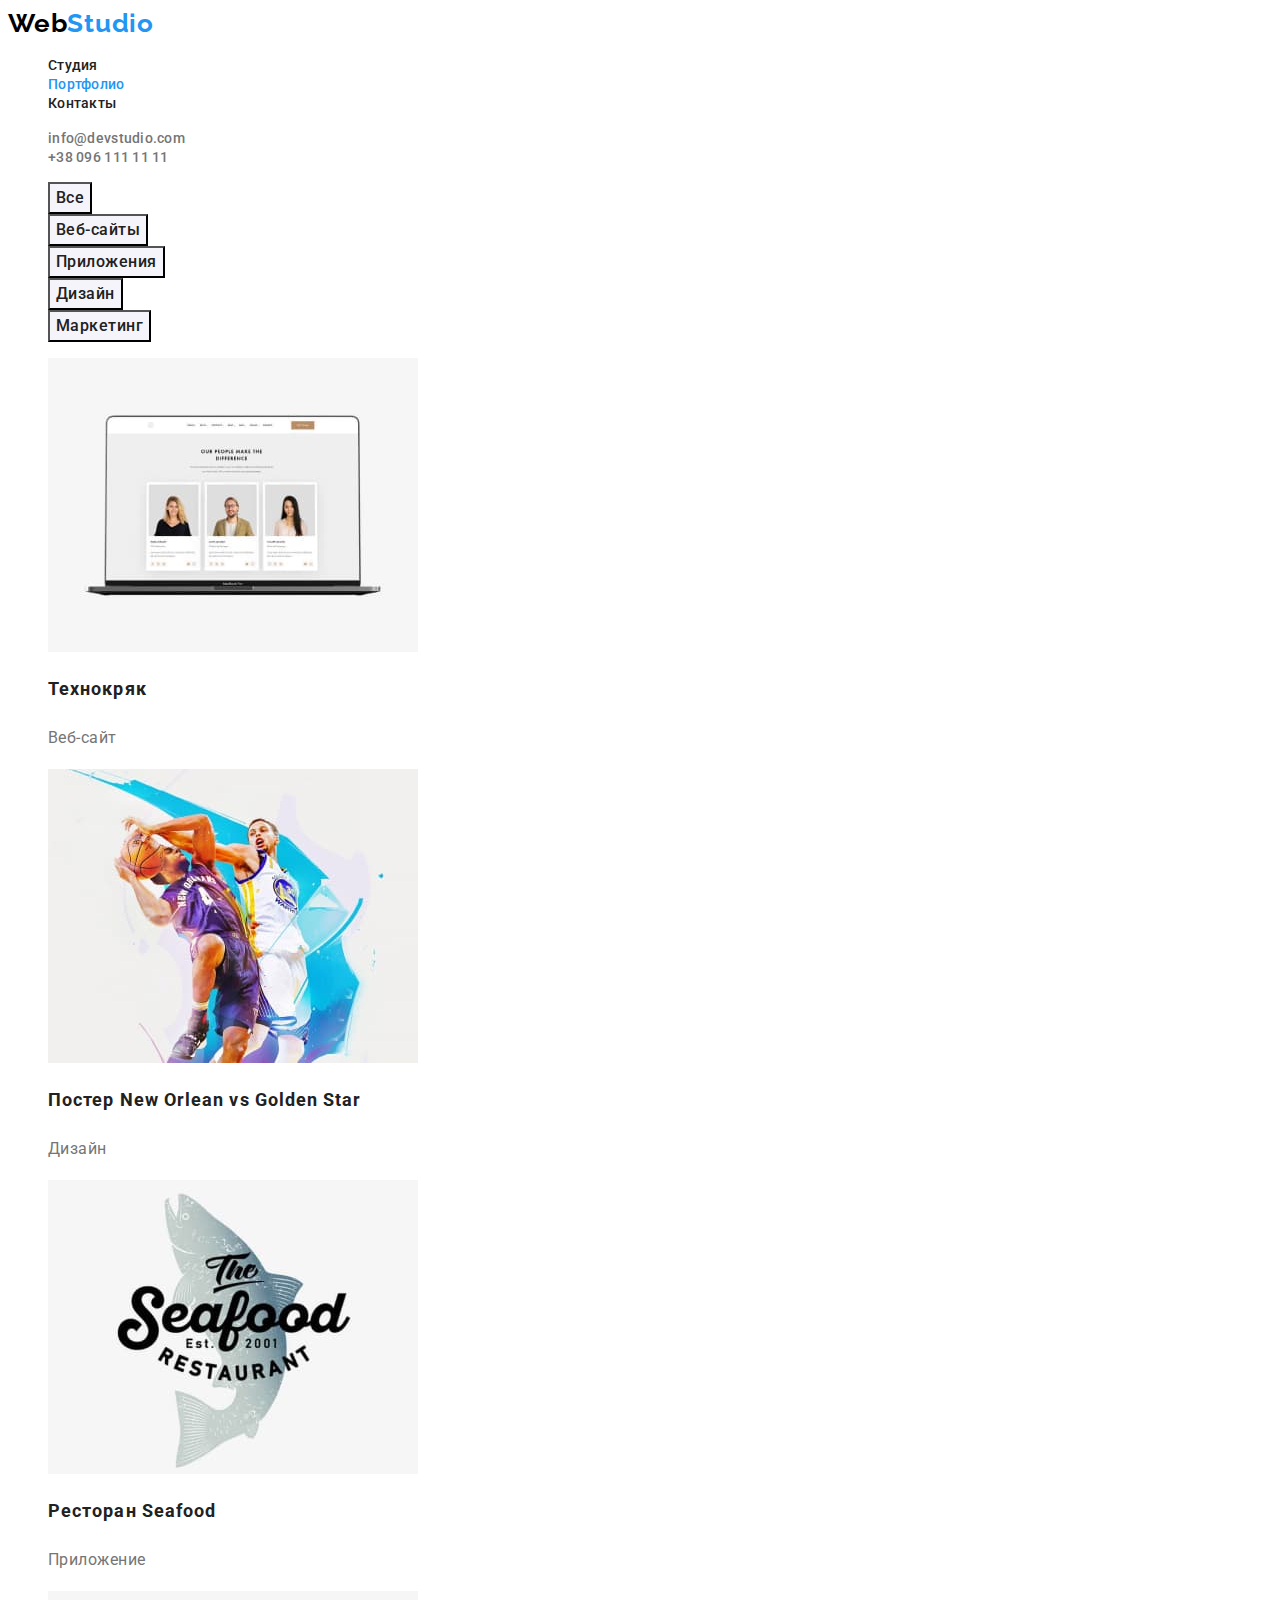
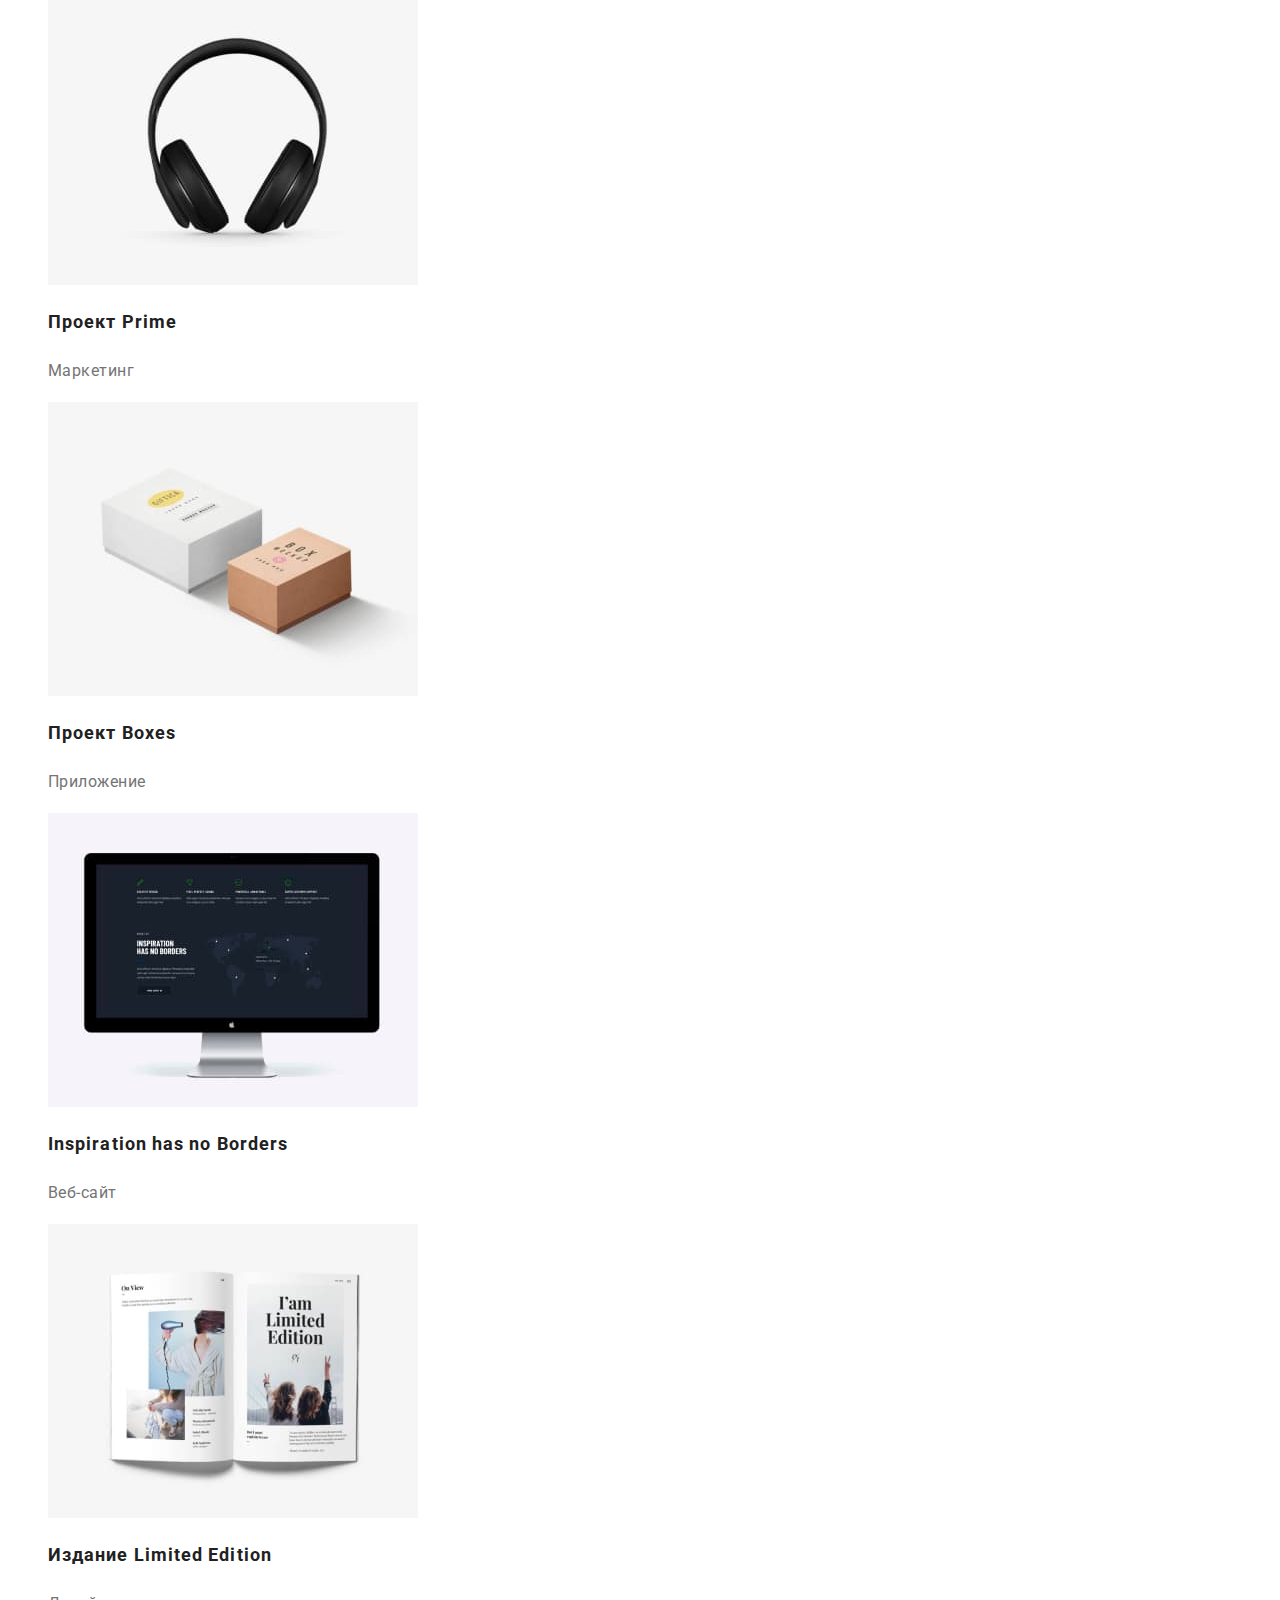
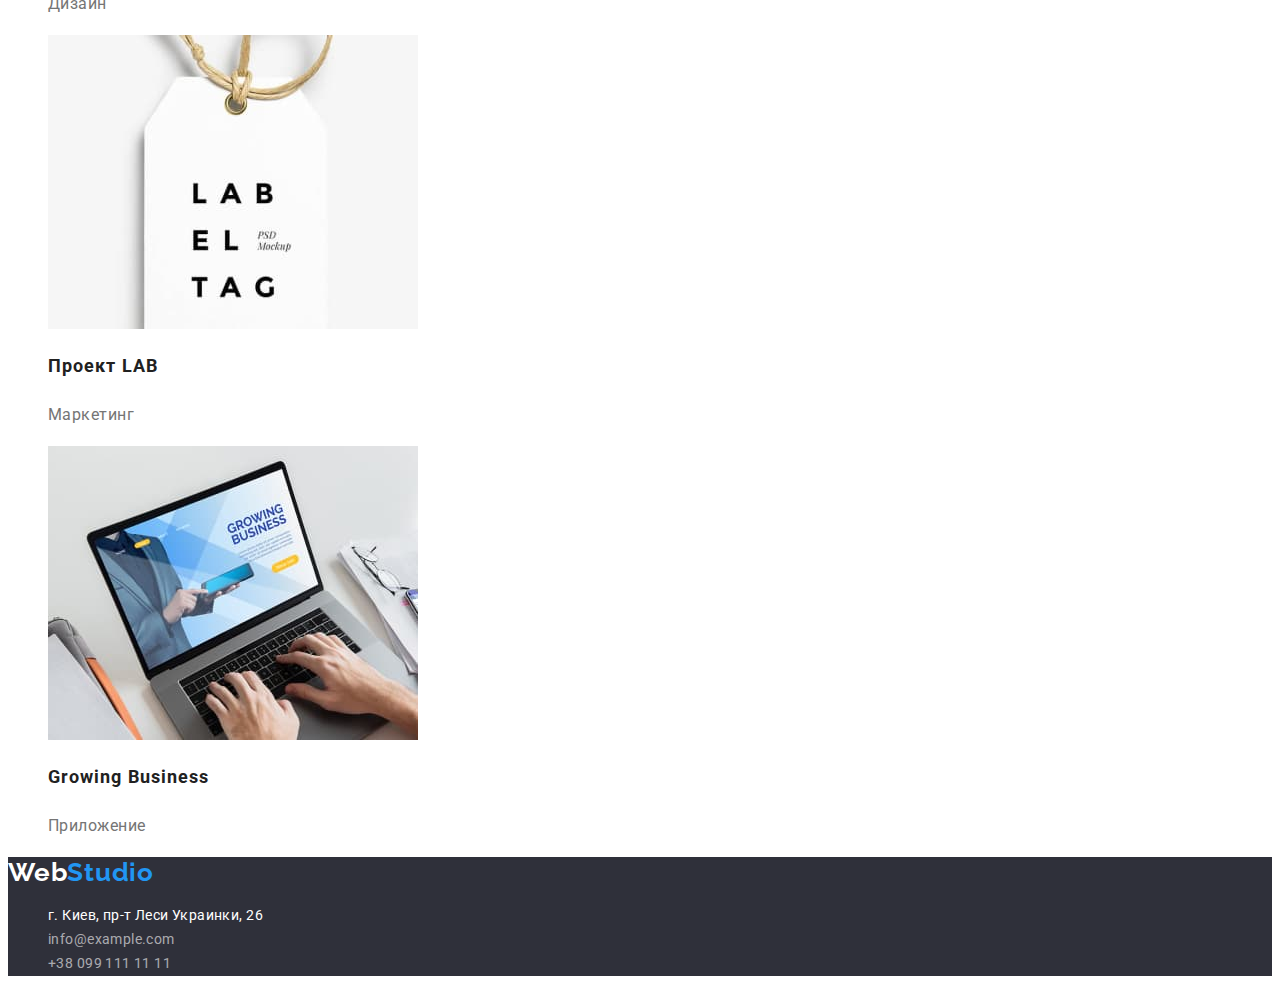
==== portfolio.html @ 04322838 "added files from hw-02" ====
<!DOCTYPE html>
<html lang="ru">
  <head>
    <meta charset="UTF-8" />
    <meta http-equiv="X-UA-Compatible" content="IE=edge" />
    <meta name="viewport" content="width=device-width, initial-scale=1.0" />
    <title>WebStudio-portfolio</title>
    <link rel="preconnect" href="https://fonts.googleapis.com" />
    <link rel="preconnect" href="https://fonts.gstatic.com" crossorigin />
    <link
      href="https://fonts.googleapis.com/css2?family=Raleway:wght@700&family=Roboto:wght@400;500;700;900&display=swap"
      rel="stylesheet"
    />
    <link rel="stylesheet" href="./css/styles.css" />
  </head>
  <body>
    <header>
      <a class="logo link" href="index.html" lang="en"
        ><span class="logo-black link">Web</span>Studio</a
      >

      <nav class="nav">
        <ul class="nav-list list">
          <li class="nav-item"><a class="nav-link link" href="./index.html">Студия</a></li>
          <li class="nav-item">
            <a class="nav-link link current" href="./portfolio.html">Портфолио</a>
          </li>
          <li class="nav-item"><a class="nav-link link" href="">Контакты</a></li>
        </ul>
      </nav>

      <ul class="contacts-list list">
        <li class="contacts-item">
          <a class="contacts-link link" href="mailto:info@devstudio.com">info@devstudio.com</a>
        </li>
        <li class="contacts-item">
          <a class="contacts-link link" href="tel:+380961111111">+38 096 111 11 11</a>
        </li>
      </ul>
    </header>

    <main>
      <section class="portfolio">
        <h1 class="visually-hidden">Портфолио</h1>
        <ul class="portfolio-list list">
          <li class="portfolio-item"><button class="portfolio-btn" type="button">Все</button></li>
          <li class="portfolio-item">
            <button class="portfolio-btn" type="button">Веб-сайты</button>
          </li>
          <li class="portfolio-item">
            <button class="portfolio-btn" type="button">Приложения</button>
          </li>
          <li class="portfolio-item">
            <button class="portfolio-btn" type="button">Дизайн</button>
          </li>
          <li class="portfolio-item">
            <button class="portfolio-btn" type="button">Маркетинг</button>
          </li>
        </ul>
        <ul class="portfolio-cards list">
          <li class="portfolio-cards-item">
            <a class="link" href="">
              <img
                src="./images/portfolio/portfolio-img-1.jpg"
                alt="Веб-сайт"
                width="370"
                height="294"
              />
              <h2 class="portfolio-cards-title">Технокряк</h2>
              <p class="portfolio-cards-text">Веб-сайт</p>
            </a>
          </li>
          <li class="portfolio-cards-item">
            <a class="link" href="">
              <img
                src="./images/portfolio/portfolio-img-2.jpg"
                alt="Дизайн постера"
                width="370"
                height="294"
              />
              <h2 class="portfolio-cards-title">
                Постер <span lang="en">New Orlean vs Golden Star</span>
              </h2>
              <p class="portfolio-cards-text">Дизайн</p>
            </a>
          </li>
          <li class="portfolio-cards-item">
            <a class="link" href="">
              <img
                src="./images/portfolio/portfolio-img-3.jpg"
                alt="Приложение"
                width="370"
                height="294"
              />
              <h2 class="portfolio-cards-title">Ресторан <span lang="en">Seafood</span></h2>
              <p class="portfolio-cards-text">Приложение</p>
            </a>
          </li>
          <li class="portfolio-cards-item">
            <a class="link" href="">
              <img
                src="./images/portfolio/portfolio-img-4.jpg"
                alt="Маркетинговый проект"
                width="370"
                height="294"
              />
              <h2 class="portfolio-cards-title">Проект <span lang="en">Prime</span></h2>
              <p class="portfolio-cards-text">Маркетинг</p>
            </a>
          </li>
          <li class="portfolio-cards-item">
            <a class="link" href="">
              <img
                src="./images/portfolio/portfolio-img-5.jpg"
                alt="Приложение"
                width="370"
                height="294"
              />
              <h2 class="portfolio-cards-title">Проект <span lang="en">Boxes</span></h2>
              <p class="portfolio-cards-text">Приложение</p>
            </a>
          </li>
          <li class="portfolio-cards-item">
            <a class="link" href="">
              <img
                src="./images/portfolio/portfolio-img-6.jpg"
                alt="Веб-сайт"
                width="370"
                height="294"
              />
              <h2 class="portfolio-cards-title" lang="en">Inspiration has no Borders</h2>
              <p class="portfolio-cards-text">Веб-сайт</p>
            </a>
          </li>
          <li class="portfolio-cards-item">
            <a class="link" href="">
              <img
                src="./images/portfolio/portfolio-img-7.jpg"
                alt="Дизайн издания"
                width="370"
                height="294"
              />
              <h2 class="portfolio-cards-title">Издание <span lang="en">Limited Edition</span></h2>
              <p class="portfolio-cards-text">Дизайн</p>
            </a>
          </li>
          <li class="portfolio-cards-item">
            <a class="link" href="">
              <img
                src="./images/portfolio/portfolio-img-8.jpg"
                alt="Маркетинговый проект"
                width="370"
                height="294"
              />
              <h2 class="portfolio-cards-title">Проект <span lang="en">LAB</span></h2>
              <p class="portfolio-cards-text">Маркетинг</p>
            </a>
          </li>
          <li class="portfolio-cards-item">
            <a class="link" href="">
              <img
                src="./images/portfolio/portfolio-img-9.jpg"
                alt="Приложение"
                width="370"
                height="294"
              />
              <h2 class="portfolio-cards-title" lang="en">Growing Business</h2>
              <p class="portfolio-cards-text">Приложение</p>
            </a>
          </li>
        </ul>
      </section>
    </main>

    <footer class="footer">
      <a class="logo link" href="index.html" lang="en"><span class="logo-white">Web</span>Studio</a>
      <address class="address">
        <ul class="address-list list">
          <li class="address-item">
            <a
              class="address-link link"
              href="https://goo.gl/maps/QAGM4faHn3Rg2UBT6"
              target="_blank"
              rel="noopener noreferrer nofollow"
              >г. Киев, пр-т Леси Украинки, 26</a
            >
          </li>
          <li class="address-item">
            <a class="address-link link" href="mailto:info@example.com">info@example.com</a>
          </li>
          <li class="address-item">
            <a class="address-link link" href="tel:+380991111111">+38 099 111 11 11</a>
          </li>
        </ul>
      </address>
    </footer>
  </body>
</html>
---- css/styles.css ----
:root {
  --title-color: #212121;
  --hero-title-color: #fff;
  --text-color: #757575;
  --text-color-secondary: #fff;
  --primary-bcg-color: #fff;
  --accent-color: #2196f3;
}

body {
  font-family: 'Roboto', sans-serif;
  color: var(--title-color);
  background-color: var(--primary-bcg-color);
}

.list {
  list-style: none;
}

.link {
  text-decoration: none;
}

.visually-hidden {
  position: absolute;
  white-space: nowrap;
  width: 1px;
  height: 1px;
  overflow: hidden;
  border: 0;
  padding: 0;
  clip: rect(0 0 0 0);
  clip-path: inset(50%);
  margin: -1px;
}

/* -----------------HEADER----------------- */

.logo {
  font-family: 'Raleway', sans-serif;
  font-weight: 700;
  font-size: 26px;
  line-height: 1.19;
  letter-spacing: 0.03em;
  color: #2196f3;
}

.logo-black {
  color: #000;
}

.nav-link {
  font-weight: 500;
  font-size: 14px;
  line-height: 1.14;
  letter-spacing: 0.02em;
  color: var(--title-color);
}

.nav-link.current {
  color: var(--accent-color);
}

.contacts-link {
  font-weight: 500;
  font-size: 14px;
  line-height: 1.14;
  letter-spacing: 0.02em;
  color: var(--text-color);
}

.nav-link:hover,
.nav-link:focus,
.contacts-link:hover,
.contacts-link:focus {
  color: var(--accent-color);
}

/* -----------------HERO----------------- */

.hero {
  background-color: #2f303a;
}

.hero-title {
  font-weight: 900;
  font-size: 44px;
  line-height: 1.36;
  text-align: center;
  letter-spacing: 0.06em;
  text-transform: uppercase;
  color: var(--hero-title-color);
}

.hero-btn {
  font-family: inherit;
  font-weight: 700;
  font-size: 16px;
  line-height: 1.88;
  letter-spacing: 0.06em;
  color: var(--text-color-secondary);
  background-color: var(--accent-color);
  cursor: pointer;
}

.hero-btn:hover,
.hero-btn:focus {
  background-color: #188ce8;
}

/* -----------------FEATURES----------------- */

.features-item-title {
  font-size: 14px;
  line-height: 1.14;
  letter-spacing: 0.03em;
  text-transform: uppercase;
  color: var(--title-color);
}

.features-item-text {
  font-size: 14px;
  line-height: 1.71;
  letter-spacing: 0.03em;
  color: var(--text-color);
}

/* -----------------SERVICES & TEAM----------------- */

.services-title,
.team-title {
  font-size: 36px;
  line-height: 1.17;
  text-align: center;
  letter-spacing: 0.03em;
  color: var(--title-color);
}

.team {
  background-color: #f5f4fa;
}

.team-item {
  background-color: var(--primary-bcg-color);
}

.team-subtitle {
  font-weight: 500;
  font-size: 16px;
  line-height: 1.19;
  letter-spacing: 0.03em;
  color: var(--title-color);
}

.team-text {
  font-weight: 400;
  font-size: 16px;
  line-height: 1.19;
  letter-spacing: 0.03em;
  color: var(--text-color);
}

/* -----------------PORTFOLIO----------------- */

.portfolio-btn {
  font-family: inherit;
  font-weight: 500;
  font-size: 16px;
  line-height: 1.63;
  text-align: center;
  letter-spacing: 0.03em;
  color: #212121;
  background-color: #f5f4fa;
  cursor: pointer;
}

.portfolio-btn:hover,
.portfolio-btn:focus {
  color: var(--text-color-secondary);
  background-color: var(--accent-color);
}

.portfolio-cards-title {
  font-size: 18px;
  line-height: 2;
  letter-spacing: 0.06em;
  color: var(--title-color);
}

.portfolio-cards-text {
  font-size: 16px;
  line-height: 1.88;
  letter-spacing: 0.03em;
  color: var(--text-color);
}

/* -----------------FOOTER----------------- */

.logo-white {
  color: #fff;
}

.footer {
  background-color: #2f303a;
}

.address-link[target] {
  color: var(--text-color-secondary);
}

.address-link {
  font-style: normal;
  font-weight: 400;
  font-size: 14px;
  line-height: 1.71;
  letter-spacing: 0.03em;
  color: rgba(255, 255, 255, 0.6);
}

.address-link:hover,
.address-link:focus {
  color: var(--accent-color);
}
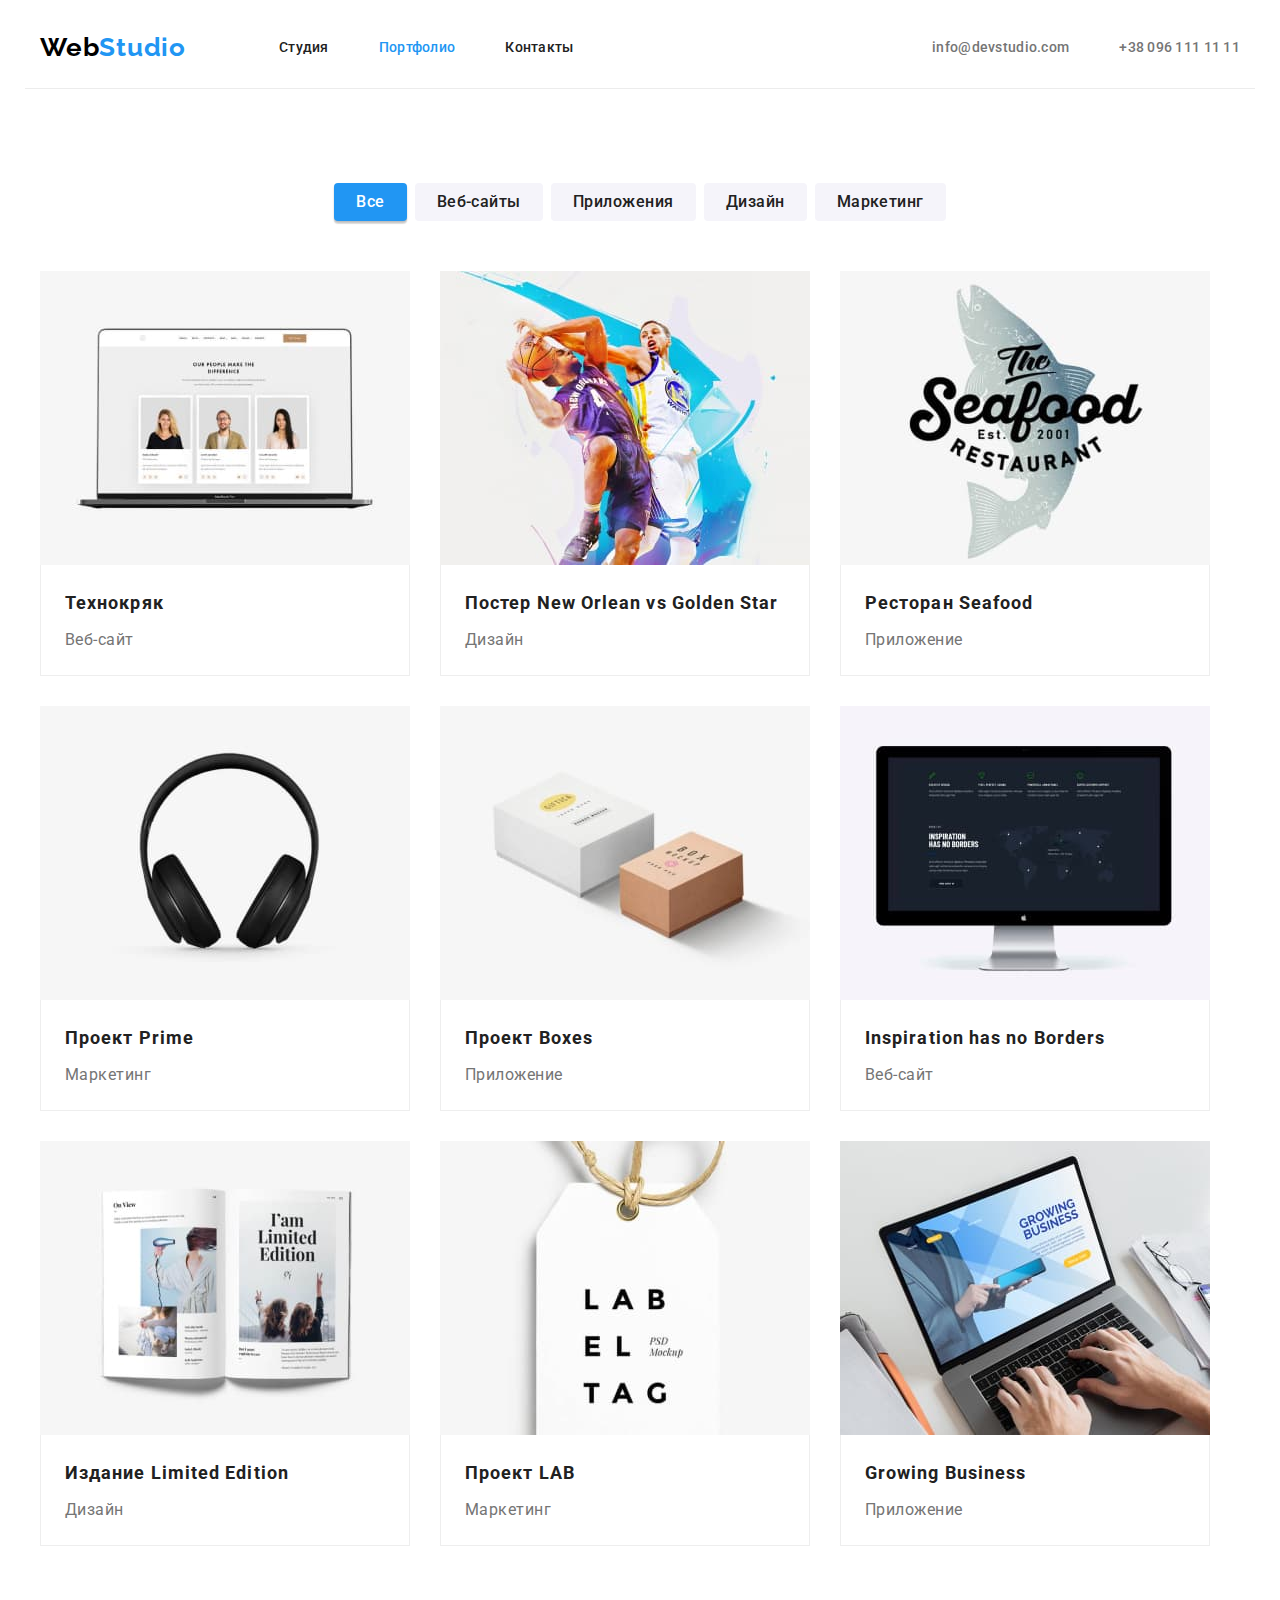
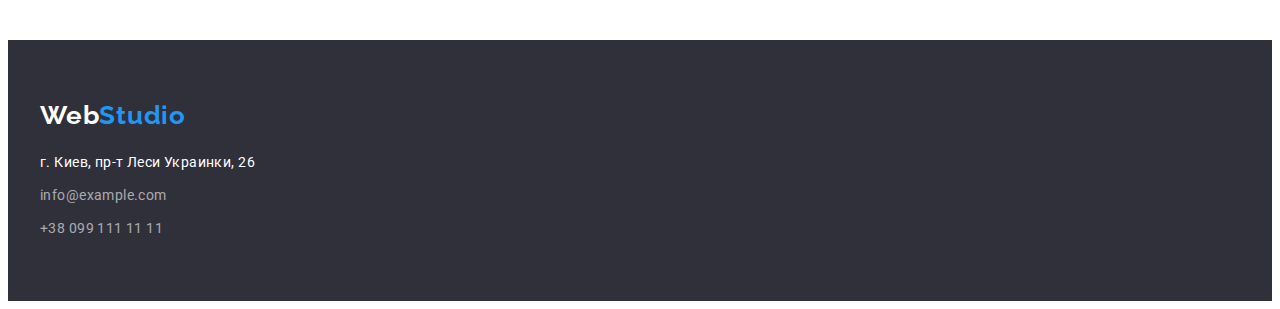
==== commit a6f81fd2: "edited html & css + added flexboxes" ====
--- a/portfolio.html
+++ b/portfolio.html
@@ -11,188 +11,227 @@
       href="https://fonts.googleapis.com/css2?family=Raleway:wght@700&family=Roboto:wght@400;500;700;900&display=swap"
       rel="stylesheet"
     />
+    <link
+      rel="stylesheet"
+      href="https://cdnjs.cloudflare.com/ajax/libs/modern-normalize/1.1.0/modern-normalize.min.css"
+      integrity="sha512-wpPYUAdjBVSE4KJnH1VR1HeZfpl1ub8YT/NKx4PuQ5NmX2tKuGu6U/JRp5y+Y8XG2tV+wKQpNHVUX03MfMFn9Q=="
+      crossorigin="anonymous"
+      referrerpolicy="no-referrer"
+    />
     <link rel="stylesheet" href="./css/styles.css" />
   </head>
   <body>
     <header>
-      <a class="logo link" href="index.html" lang="en"
-        ><span class="logo-black link">Web</span>Studio</a
-      >
-
-      <nav class="nav">
-        <ul class="nav-list list">
-          <li class="nav-item"><a class="nav-link link" href="./index.html">Студия</a></li>
-          <li class="nav-item">
-            <a class="nav-link link current" href="./portfolio.html">Портфолио</a>
+      <div class="container header">
+        <a class="logo link" href="index.html" lang="en"
+          ><span class="logo-black link">Web</span>Studio</a
+        >
+
+        <nav class="nav">
+          <ul class="nav-list list">
+            <li class="nav-item">
+              <a class="nav-link link" href="./index.html">Студия</a>
+            </li>
+            <li class="nav-item">
+              <a class="nav-link link current" href="./portfolio.html">Портфолио</a>
+            </li>
+            <li class="nav-item"><a class="nav-link link" href="">Контакты</a></li>
+          </ul>
+        </nav>
+
+        <ul class="contacts-list list">
+          <li class="contacts-item">
+            <a class="contacts-link link" href="mailto:info@devstudio.com">info@devstudio.com</a>
           </li>
-          <li class="nav-item"><a class="nav-link link" href="">Контакты</a></li>
-        </ul>
-      </nav>
-
-      <ul class="contacts-list list">
-        <li class="contacts-item">
-          <a class="contacts-link link" href="mailto:info@devstudio.com">info@devstudio.com</a>
-        </li>
-        <li class="contacts-item">
-          <a class="contacts-link link" href="tel:+380961111111">+38 096 111 11 11</a>
-        </li>
-      </ul>
-    </header>
-
-    <main>
-      <section class="portfolio">
-        <h1 class="visually-hidden">Портфолио</h1>
-        <ul class="portfolio-list list">
-          <li class="portfolio-item"><button class="portfolio-btn" type="button">Все</button></li>
-          <li class="portfolio-item">
-            <button class="portfolio-btn" type="button">Веб-сайты</button>
-          </li>
-          <li class="portfolio-item">
-            <button class="portfolio-btn" type="button">Приложения</button>
-          </li>
-          <li class="portfolio-item">
-            <button class="portfolio-btn" type="button">Дизайн</button>
-          </li>
-          <li class="portfolio-item">
-            <button class="portfolio-btn" type="button">Маркетинг</button>
+          <li class="contacts-item">
+            <a class="contacts-link link" href="tel:+380961111111">+38 096 111 11 11</a>
           </li>
         </ul>
-        <ul class="portfolio-cards list">
-          <li class="portfolio-cards-item">
-            <a class="link" href="">
-              <img
-                src="./images/portfolio/portfolio-img-1.jpg"
-                alt="Веб-сайт"
-                width="370"
-                height="294"
-              />
-              <h2 class="portfolio-cards-title">Технокряк</h2>
-              <p class="portfolio-cards-text">Веб-сайт</p>
-            </a>
-          </li>
-          <li class="portfolio-cards-item">
-            <a class="link" href="">
-              <img
-                src="./images/portfolio/portfolio-img-2.jpg"
-                alt="Дизайн постера"
-                width="370"
-                height="294"
-              />
-              <h2 class="portfolio-cards-title">
-                Постер <span lang="en">New Orlean vs Golden Star</span>
-              </h2>
-              <p class="portfolio-cards-text">Дизайн</p>
-            </a>
-          </li>
-          <li class="portfolio-cards-item">
-            <a class="link" href="">
-              <img
-                src="./images/portfolio/portfolio-img-3.jpg"
-                alt="Приложение"
-                width="370"
-                height="294"
-              />
-              <h2 class="portfolio-cards-title">Ресторан <span lang="en">Seafood</span></h2>
-              <p class="portfolio-cards-text">Приложение</p>
-            </a>
-          </li>
-          <li class="portfolio-cards-item">
-            <a class="link" href="">
-              <img
-                src="./images/portfolio/portfolio-img-4.jpg"
-                alt="Маркетинговый проект"
-                width="370"
-                height="294"
-              />
-              <h2 class="portfolio-cards-title">Проект <span lang="en">Prime</span></h2>
-              <p class="portfolio-cards-text">Маркетинг</p>
-            </a>
-          </li>
-          <li class="portfolio-cards-item">
-            <a class="link" href="">
-              <img
-                src="./images/portfolio/portfolio-img-5.jpg"
-                alt="Приложение"
-                width="370"
-                height="294"
-              />
-              <h2 class="portfolio-cards-title">Проект <span lang="en">Boxes</span></h2>
-              <p class="portfolio-cards-text">Приложение</p>
-            </a>
-          </li>
-          <li class="portfolio-cards-item">
-            <a class="link" href="">
-              <img
-                src="./images/portfolio/portfolio-img-6.jpg"
-                alt="Веб-сайт"
-                width="370"
-                height="294"
-              />
-              <h2 class="portfolio-cards-title" lang="en">Inspiration has no Borders</h2>
-              <p class="portfolio-cards-text">Веб-сайт</p>
-            </a>
-          </li>
-          <li class="portfolio-cards-item">
-            <a class="link" href="">
-              <img
-                src="./images/portfolio/portfolio-img-7.jpg"
-                alt="Дизайн издания"
-                width="370"
-                height="294"
-              />
-              <h2 class="portfolio-cards-title">Издание <span lang="en">Limited Edition</span></h2>
-              <p class="portfolio-cards-text">Дизайн</p>
-            </a>
-          </li>
-          <li class="portfolio-cards-item">
-            <a class="link" href="">
-              <img
-                src="./images/portfolio/portfolio-img-8.jpg"
-                alt="Маркетинговый проект"
-                width="370"
-                height="294"
-              />
-              <h2 class="portfolio-cards-title">Проект <span lang="en">LAB</span></h2>
-              <p class="portfolio-cards-text">Маркетинг</p>
-            </a>
-          </li>
-          <li class="portfolio-cards-item">
-            <a class="link" href="">
-              <img
-                src="./images/portfolio/portfolio-img-9.jpg"
-                alt="Приложение"
-                width="370"
-                height="294"
-              />
-              <h2 class="portfolio-cards-title" lang="en">Growing Business</h2>
-              <p class="portfolio-cards-text">Приложение</p>
-            </a>
-          </li>
-        </ul>
+      </div>
+    </header>
+
+    <main>
+      <section class="portfolio section">
+        <div class="container">
+          <h1 class="visually-hidden">Портфолио</h1>
+          <ul class="portfolio-list list">
+            <li class="portfolio-item">
+              <button class="portfolio-btn current" type="button">Все</button>
+            </li>
+            <li class="portfolio-item">
+              <button class="portfolio-btn" type="button">Веб-сайты</button>
+            </li>
+            <li class="portfolio-item">
+              <button class="portfolio-btn" type="button">Приложения</button>
+            </li>
+            <li class="portfolio-item">
+              <button class="portfolio-btn" type="button">Дизайн</button>
+            </li>
+            <li class="portfolio-item">
+              <button class="portfolio-btn" type="button">Маркетинг</button>
+            </li>
+          </ul>
+          <ul class="portfolio-cards list">
+            <li class="portfolio-cards-item">
+              <a class="link" href="">
+                <img
+                  src="./images/portfolio/portfolio-img-1.jpg"
+                  alt="Веб-сайт"
+                  width="370"
+                  height="294"
+                />
+                <div class="portfolio-cards-bottom">
+                  <h2 class="portfolio-cards-title">Технокряк</h2>
+                  <p class="portfolio-cards-text">Веб-сайт</p>
+                </div></a
+              >
+            </li>
+            <li class="portfolio-cards-item">
+              <a class="link" href="">
+                <img
+                  src="./images/portfolio/portfolio-img-2.jpg"
+                  alt="Дизайн постера"
+                  width="370"
+                  height="294"
+                />
+                <div class="portfolio-cards-bottom">
+                  <h2 class="portfolio-cards-title">
+                    Постер <span lang="en">New Orlean vs Golden Star</span>
+                  </h2>
+                  <p class="portfolio-cards-text">Дизайн</p>
+                </div></a
+              >
+            </li>
+            <li class="portfolio-cards-item">
+              <a class="link" href="">
+                <img
+                  src="./images/portfolio/portfolio-img-3.jpg"
+                  alt="Приложение"
+                  width="370"
+                  height="294"
+                />
+                <div class="portfolio-cards-bottom">
+                  <h2 class="portfolio-cards-title">Ресторан <span lang="en">Seafood</span></h2>
+                  <p class="portfolio-cards-text">Приложение</p>
+                </div></a
+              >
+            </li>
+            <li class="portfolio-cards-item">
+              <a class="link" href="">
+                <img
+                  src="./images/portfolio/portfolio-img-4.jpg"
+                  alt="Маркетинговый проект"
+                  width="370"
+                  height="294"
+                />
+                <div class="portfolio-cards-bottom">
+                  <h2 class="portfolio-cards-title">Проект <span lang="en">Prime</span></h2>
+                  <p class="portfolio-cards-text">Маркетинг</p>
+                </div></a
+              >
+            </li>
+            <li class="portfolio-cards-item">
+              <a class="link" href="">
+                <img
+                  src="./images/portfolio/portfolio-img-5.jpg"
+                  alt="Приложение"
+                  width="370"
+                  height="294"
+                />
+                <div class="portfolio-cards-bottom">
+                  <h2 class="portfolio-cards-title">Проект <span lang="en">Boxes</span></h2>
+                  <p class="portfolio-cards-text">Приложение</p>
+                </div></a
+              >
+            </li>
+            <li class="portfolio-cards-item">
+              <a class="link" href="">
+                <img
+                  src="./images/portfolio/portfolio-img-6.jpg"
+                  alt="Веб-сайт"
+                  width="370"
+                  height="294"
+                />
+                <div class="portfolio-cards-bottom">
+                  <h2 class="portfolio-cards-title" lang="en">Inspiration has no Borders</h2>
+                  <p class="portfolio-cards-text">Веб-сайт</p>
+                </div></a
+              >
+            </li>
+            <li class="portfolio-cards-item">
+              <a class="link" href="">
+                <img
+                  src="./images/portfolio/portfolio-img-7.jpg"
+                  alt="Дизайн издания"
+                  width="370"
+                  height="294"
+                />
+                <div class="portfolio-cards-bottom">
+                  <h2 class="portfolio-cards-title">
+                    Издание <span lang="en">Limited Edition</span>
+                  </h2>
+                  <p class="portfolio-cards-text">Дизайн</p>
+                </div></a
+              >
+            </li>
+            <li class="portfolio-cards-item">
+              <a class="link" href="">
+                <img
+                  src="./images/portfolio/portfolio-img-8.jpg"
+                  alt="Маркетинговый проект"
+                  width="370"
+                  height="294"
+                />
+                <div class="portfolio-cards-bottom">
+                  <h2 class="portfolio-cards-title">Проект <span lang="en">LAB</span></h2>
+                  <p class="portfolio-cards-text">Маркетинг</p>
+                </div></a
+              >
+            </li>
+            <li class="portfolio-cards-item">
+              <a class="link" href="">
+                <img
+                  src="./images/portfolio/portfolio-img-9.jpg"
+                  alt="Приложение"
+                  width="370"
+                  height="294"
+                />
+                <div class="portfolio-cards-bottom">
+                  <h2 class="portfolio-cards-title" lang="en">Growing Business</h2>
+                  <p class="portfolio-cards-text">Приложение</p>
+                </div></a
+              >
+            </li>
+          </ul>
+        </div>
       </section>
     </main>
 
     <footer class="footer">
-      <a class="logo link" href="index.html" lang="en"><span class="logo-white">Web</span>Studio</a>
-      <address class="address">
-        <ul class="address-list list">
-          <li class="address-item">
-            <a
-              class="address-link link"
-              href="https://goo.gl/maps/QAGM4faHn3Rg2UBT6"
-              target="_blank"
-              rel="noopener noreferrer nofollow"
-              >г. Киев, пр-т Леси Украинки, 26</a
-            >
-          </li>
-          <li class="address-item">
-            <a class="address-link link" href="mailto:info@example.com">info@example.com</a>
-          </li>
-          <li class="address-item">
-            <a class="address-link link" href="tel:+380991111111">+38 099 111 11 11</a>
-          </li>
-        </ul>
-      </address>
+      <div class="container">
+        <a class="logo link" href="index.html" lang="en"
+          ><span class="logo-white">Web</span>Studio</a
+        >
+        <address class="address">
+          <ul class="address-list list">
+            <li class="address-item">
+              <a
+                class="address-link link"
+                href="https://goo.gl/maps/QAGM4faHn3Rg2UBT6"
+                target="_blank"
+                rel="noopener noreferrer nofollow"
+                >г. Киев, пр-т Леси Украинки, 26</a
+              >
+            </li>
+            <li class="address-item">
+              <a class="address-link link" href="mailto:info@example.com">info@example.com</a>
+            </li>
+            <li class="address-item">
+              <a class="address-link link" href="tel:+380991111111">+38 099 111 11 11</a>
+            </li>
+          </ul>
+        </address>
+      </div>
     </footer>
   </body>
 </html>
--- a/css/styles.css
+++ b/css/styles.css
@@ -13,12 +13,45 @@
   background-color: var(--primary-bcg-color);
 }
 
+h1,
+h2,
+h3,
+h4,
+h5,
+h6,
+p {
+  margin: 0;
+}
+
+ul {
+  margin: 0;
+  padding-left: 0;
+}
+
+button {
+  cursor: pointer;
+}
+
 .list {
   list-style: none;
+  margin: 0;
+  padding: 0;
+}
+
+img {
+  display: block;
 }
 
 .link {
   text-decoration: none;
+}
+
+.title {
+  font-size: 36px;
+  line-height: 1.17;
+  text-align: center;
+  letter-spacing: 0.03em;
+  color: var(--title-color);
 }
 
 .visually-hidden {
@@ -34,7 +67,24 @@
   margin: -1px;
 }
 
+.container {
+  width: 1200px;
+  padding-left: 15px;
+  padding-right: 15px;
+  margin: 0 auto;
+}
+
+.section {
+  padding-top: 94px;
+  padding-bottom: 94px;
+}
 /* -----------------HEADER----------------- */
+
+.header {
+  display: flex;
+  align-items: center;
+  border-bottom: 1px solid #ececec;
+}
 
 .logo {
   font-family: 'Raleway', sans-serif;
@@ -44,12 +94,31 @@
   letter-spacing: 0.03em;
   color: #2196f3;
 }
-
 .logo-black {
   color: #000;
 }
+header .logo {
+  margin-right: 93px;
+  padding-top: 24px;
+  padding-bottom: 25px;
+}
+
+.nav-list {
+  display: flex;
+}
+
+.nav-item {
+  margin-right: 50px;
+}
+.nav-item:last-child {
+  margin-right: 0;
+}
 
 .nav-link {
+  display: block;
+  padding-top: 32px;
+  padding-bottom: 32px;
+
   font-weight: 500;
   font-size: 14px;
   line-height: 1.14;
@@ -61,7 +130,23 @@
   color: var(--accent-color);
 }
 
+.contacts-list {
+  display: flex;
+  margin-left: auto;
+}
+
+.contacts-item {
+  margin-right: 50px;
+}
+.contacts-item:last-child {
+  margin-right: 0;
+}
+
 .contacts-link {
+  display: block;
+  padding-top: 32px;
+  padding-bottom: 32px;
+
   font-weight: 500;
   font-size: 14px;
   line-height: 1.14;
@@ -82,7 +167,18 @@
   background-color: #2f303a;
 }
 
+.hero-container {
+  display: flex;
+  flex-direction: column;
+  align-items: center;
+  padding-top: 200px;
+  padding-bottom: 200px;
+}
+
 .hero-title {
+  max-width: 696px;
+  margin-bottom: 30px;
+
   font-weight: 900;
   font-size: 44px;
   line-height: 1.36;
@@ -93,14 +189,19 @@
 }
 
 .hero-btn {
+  padding: 10px 32px;
+  border: none;
+
   font-family: inherit;
   font-weight: 700;
   font-size: 16px;
   line-height: 1.88;
   letter-spacing: 0.06em;
   color: var(--text-color-secondary);
+
   background-color: var(--accent-color);
-  cursor: pointer;
+  box-shadow: 0px 4px 4px rgba(0, 0, 0, 0.15);
+  border-radius: 4px;
 }
 
 .hero-btn:hover,
@@ -110,7 +211,25 @@
 
 /* -----------------FEATURES----------------- */
 
+.features.section {
+  padding-bottom: 0;
+}
+
+.features-list {
+  display: flex;
+}
+
+.features-item {
+  margin-right: 30px;
+  max-width: 270px;
+}
+.features-item:last-child {
+  margin-right: 0;
+}
+
 .features-item-title {
+  padding-bottom: 10px;
+
   font-size: 14px;
   line-height: 1.14;
   letter-spacing: 0.03em;
@@ -125,23 +244,47 @@
   color: var(--text-color);
 }
 
-/* -----------------SERVICES & TEAM----------------- */
-
-.services-title,
-.team-title {
-  font-size: 36px;
-  line-height: 1.17;
-  text-align: center;
-  letter-spacing: 0.03em;
-  color: var(--title-color);
-}
+/* -----------------SERVICES----------------- */
+
+.services-title {
+  margin-bottom: 50px;
+}
+
+.services-list {
+  display: flex;
+}
+
+.services-item {
+  margin-right: 30px;
+  max-width: 100%;
+}
+.services-item:last-child {
+  margin-right: 0;
+}
+
+/* -----------------TEAM----------------- */
 
 .team {
   background-color: #f5f4fa;
 }
 
+.team-title {
+  margin-bottom: 50px;
+}
+
+.team-list {
+  display: flex;
+}
+
 .team-item {
   background-color: var(--primary-bcg-color);
+  margin-right: 30px;
+  box-shadow: 0px 1px 3px rgba(0, 0, 0, 0.12), 0px 1px 1px rgba(0, 0, 0, 0.14),
+    0px 2px 1px rgba(0, 0, 0, 0.2);
+  border-radius: 0px 0px 4px 4px;
+}
+.team-item:last-child {
+  margin-right: 0;
 }
 
 .team-subtitle {
@@ -150,6 +293,9 @@
   line-height: 1.19;
   letter-spacing: 0.03em;
   color: var(--title-color);
+  text-align: center;
+  margin-top: 30px;
+  margin-bottom: 10px;
 }
 
 .team-text {
@@ -158,11 +304,30 @@
   line-height: 1.19;
   letter-spacing: 0.03em;
   color: var(--text-color);
+  text-align: center;
+  margin-bottom: 30px;
 }
 
 /* -----------------PORTFOLIO----------------- */
 
+.portfolio-list {
+  display: flex;
+  justify-content: center;
+}
+
+.portfolio-item {
+  margin-right: 8px;
+}
+.portfolio-item:last-child {
+  margin-right: 0;
+}
+
 .portfolio-btn {
+  margin-bottom: 50px;
+  padding: 6px 22px;
+  border: none;
+  border-radius: 4px;
+
   font-family: inherit;
   font-weight: 500;
   font-size: 16px;
@@ -170,17 +335,51 @@
   text-align: center;
   letter-spacing: 0.03em;
   color: #212121;
+
   background-color: #f5f4fa;
-  cursor: pointer;
+}
+
+.portfolio-btn.current {
+  box-shadow: 0px 3px 1px rgba(0, 0, 0, 0.1), 0px 1px 2px rgba(0, 0, 0, 0.08),
+    0px 2px 2px rgba(0, 0, 0, 0.12);
+
+  color: var(--text-color-secondary);
+  background-color: var(--accent-color);
 }
 
 .portfolio-btn:hover,
 .portfolio-btn:focus {
+  box-shadow: 0px 3px 1px rgba(0, 0, 0, 0.1), 0px 1px 2px rgba(0, 0, 0, 0.08),
+    0px 2px 2px rgba(0, 0, 0, 0.12);
+
   color: var(--text-color-secondary);
   background-color: var(--accent-color);
 }
 
+.portfolio-cards {
+  display: flex;
+  flex-wrap: wrap;
+}
+
+.portfolio-cards-item {
+  margin-right: 30px;
+  margin-bottom: 30px;
+}
+.portfolio-cards-item:nth-child(3n) {
+  margin-right: 0;
+}
+.portfolio-cards-item:nth-last-child(-n + 3) {
+  margin-bottom: 0;
+}
+
+.portfolio-cards-bottom {
+  border: 1px solid #eeeeee;
+  border-top: none;
+}
+
 .portfolio-cards-title {
+  padding: 20px 24px 2px;
+
   font-size: 18px;
   line-height: 2;
   letter-spacing: 0.06em;
@@ -188,6 +387,8 @@
 }
 
 .portfolio-cards-text {
+  padding: 2px 24px 20px;
+
   font-size: 16px;
   line-height: 1.88;
   letter-spacing: 0.03em;
@@ -196,12 +397,28 @@
 
 /* -----------------FOOTER----------------- */
 
+.footer {
+  background-color: #2f303a;
+}
+
 .logo-white {
   color: #fff;
 }
-
-.footer {
-  background-color: #2f303a;
+footer .logo {
+  display: inline-block;
+  padding-top: 60px;
+  padding-bottom: 20px;
+}
+
+.address-list {
+  padding-bottom: 60px;
+}
+
+.address-item {
+  margin-bottom: 9px;
+}
+.address-item:last-child {
+  margin-bottom: 0;
 }
 
 .address-link[target] {
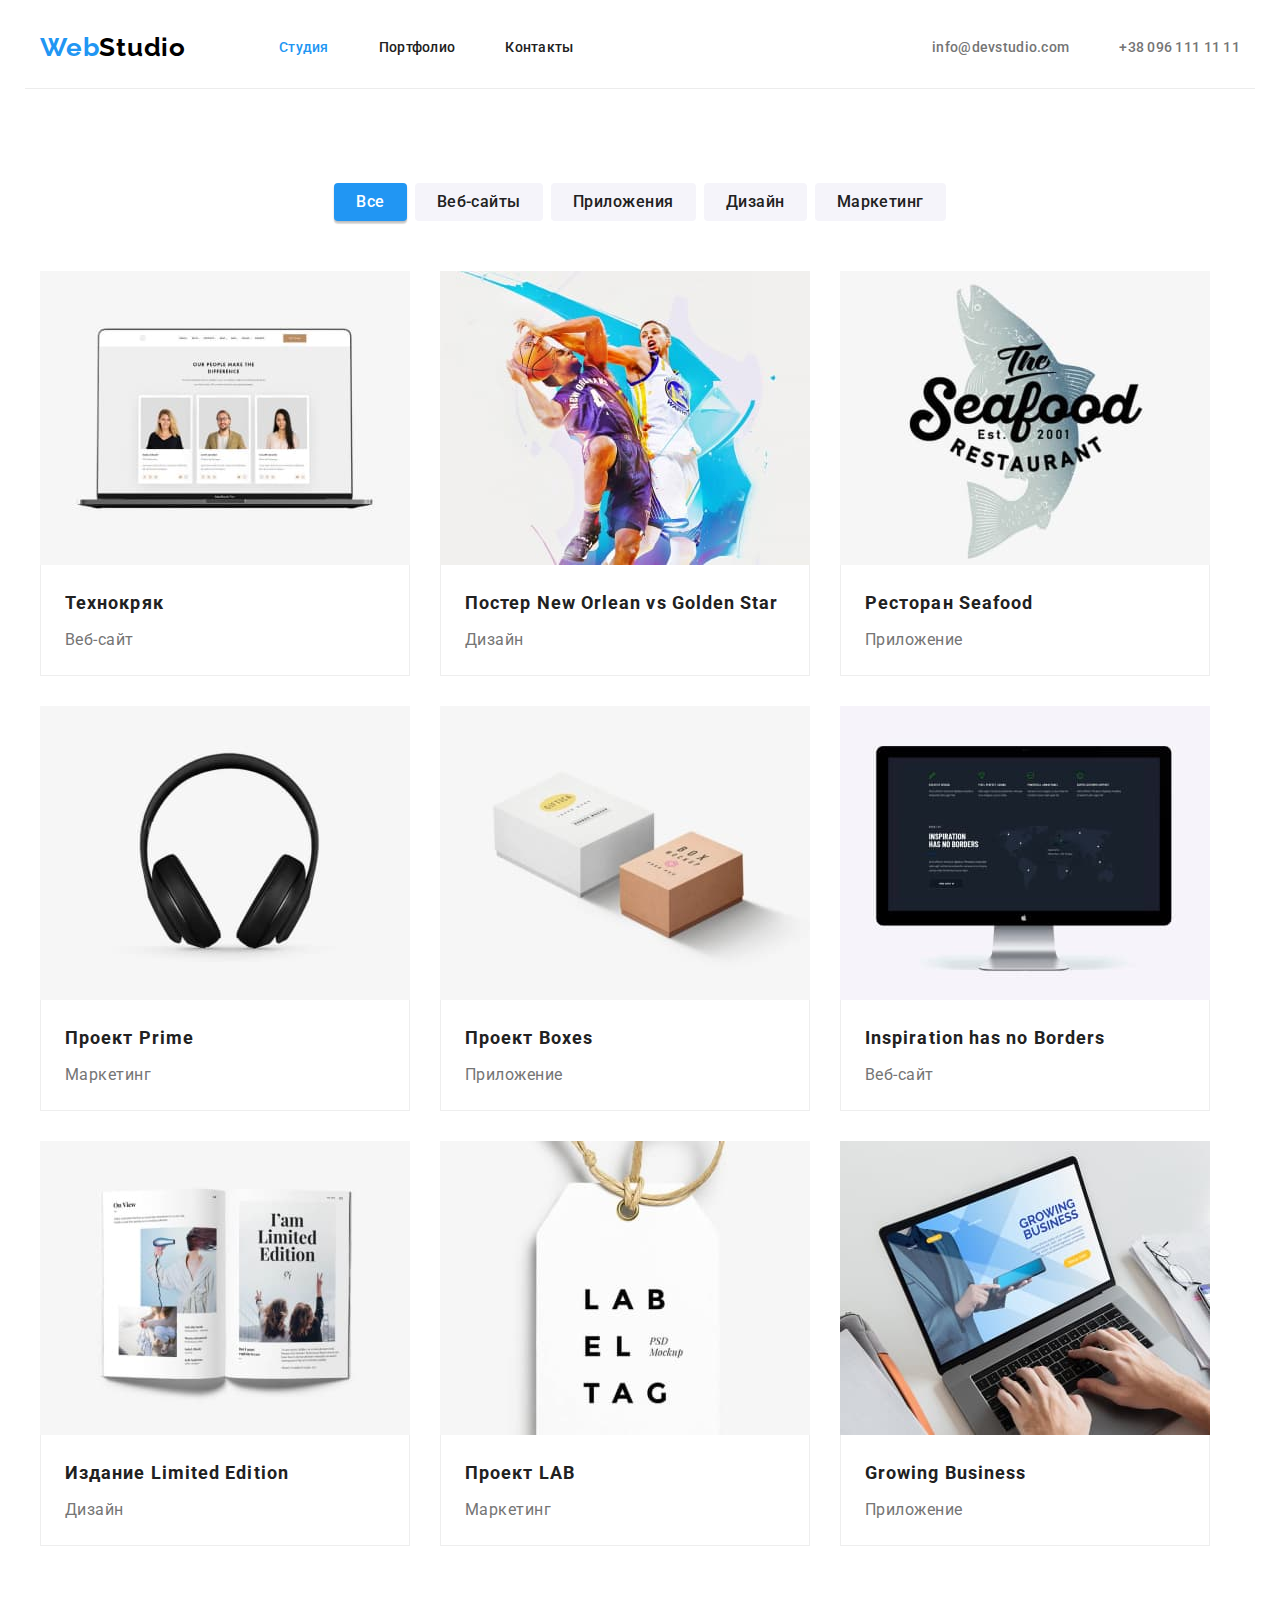
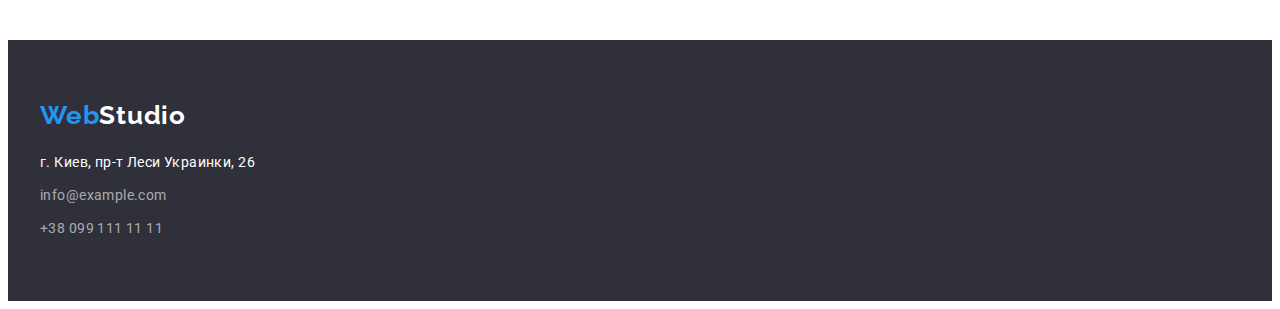
==== commit 54e74576: "updated html & css" ====
--- a/portfolio.html
+++ b/portfolio.html
@@ -24,17 +24,15 @@
     <header>
       <div class="container header">
         <a class="logo link" href="index.html" lang="en"
-          ><span class="logo-black link">Web</span>Studio</a
+          >Web<span class="logo-black link">Studio</span></a
         >
 
         <nav class="nav">
           <ul class="nav-list list">
             <li class="nav-item">
-              <a class="nav-link link" href="./index.html">Студия</a>
-            </li>
-            <li class="nav-item">
-              <a class="nav-link link current" href="./portfolio.html">Портфолио</a>
-            </li>
+              <a class="nav-link link current" href="./index.html">Студия</a>
+            </li>
+            <li class="nav-item"><a class="nav-link link" href="./portfolio.html">Портфолио</a></li>
             <li class="nav-item"><a class="nav-link link" href="">Контакты</a></li>
           </ul>
         </nav>
@@ -210,7 +208,7 @@
     <footer class="footer">
       <div class="container">
         <a class="logo link" href="index.html" lang="en"
-          ><span class="logo-white">Web</span>Studio</a
+          >Web<span class="logo-white">Studio</span></a
         >
         <address class="address">
           <ul class="address-list list">
--- a/css/styles.css
+++ b/css/styles.css
@@ -40,6 +40,8 @@
 
 img {
   display: block;
+  max-width: 100%;
+  height: auto;
 }
 
 .link {
@@ -78,6 +80,7 @@
   padding-top: 94px;
   padding-bottom: 94px;
 }
+
 /* -----------------HEADER----------------- */
 
 .header {
@@ -164,6 +167,9 @@
 /* -----------------HERO----------------- */
 
 .hero {
+  padding-top: 200px;
+  padding-bottom: 200px;
+
   background-color: #2f303a;
 }
 
@@ -171,8 +177,6 @@
   display: flex;
   flex-direction: column;
   align-items: center;
-  padding-top: 200px;
-  padding-bottom: 200px;
 }
 
 .hero-title {
@@ -228,7 +232,7 @@
 }
 
 .features-item-title {
-  padding-bottom: 10px;
+  margin-bottom: 10px;
 
   font-size: 14px;
   line-height: 1.14;
@@ -287,6 +291,10 @@
   margin-right: 0;
 }
 
+.team-wrapper {
+  padding: 30px 5px;
+}
+
 .team-subtitle {
   font-weight: 500;
   font-size: 16px;
@@ -294,7 +302,6 @@
   letter-spacing: 0.03em;
   color: var(--title-color);
   text-align: center;
-  margin-top: 30px;
   margin-bottom: 10px;
 }
 
@@ -305,7 +312,6 @@
   letter-spacing: 0.03em;
   color: var(--text-color);
   text-align: center;
-  margin-bottom: 30px;
 }
 
 /* -----------------PORTFOLIO----------------- */
@@ -313,6 +319,7 @@
 .portfolio-list {
   display: flex;
   justify-content: center;
+  margin-bottom: 50px;
 }
 
 .portfolio-item {
@@ -323,7 +330,6 @@
 }
 
 .portfolio-btn {
-  margin-bottom: 50px;
   padding: 6px 22px;
   border: none;
   border-radius: 4px;
@@ -373,12 +379,13 @@
 }
 
 .portfolio-cards-bottom {
+  padding: 20px 24px;
   border: 1px solid #eeeeee;
   border-top: none;
 }
 
 .portfolio-cards-title {
-  padding: 20px 24px 2px;
+  margin-bottom: 4px;
 
   font-size: 18px;
   line-height: 2;
@@ -387,8 +394,6 @@
 }
 
 .portfolio-cards-text {
-  padding: 2px 24px 20px;
-
   font-size: 16px;
   line-height: 1.88;
   letter-spacing: 0.03em;
@@ -398,6 +403,8 @@
 /* -----------------FOOTER----------------- */
 
 .footer {
+  padding: 60px 0;
+
   background-color: #2f303a;
 }
 
@@ -406,12 +413,11 @@
 }
 footer .logo {
   display: inline-block;
-  padding-top: 60px;
-  padding-bottom: 20px;
-}
-
-.address-list {
-  padding-bottom: 60px;
+  margin-bottom: 20px;
+}
+
+.address {
+  font-style: normal;
 }
 
 .address-item {
@@ -426,8 +432,6 @@
 }
 
 .address-link {
-  font-style: normal;
-  font-weight: 400;
   font-size: 14px;
   line-height: 1.71;
   letter-spacing: 0.03em;
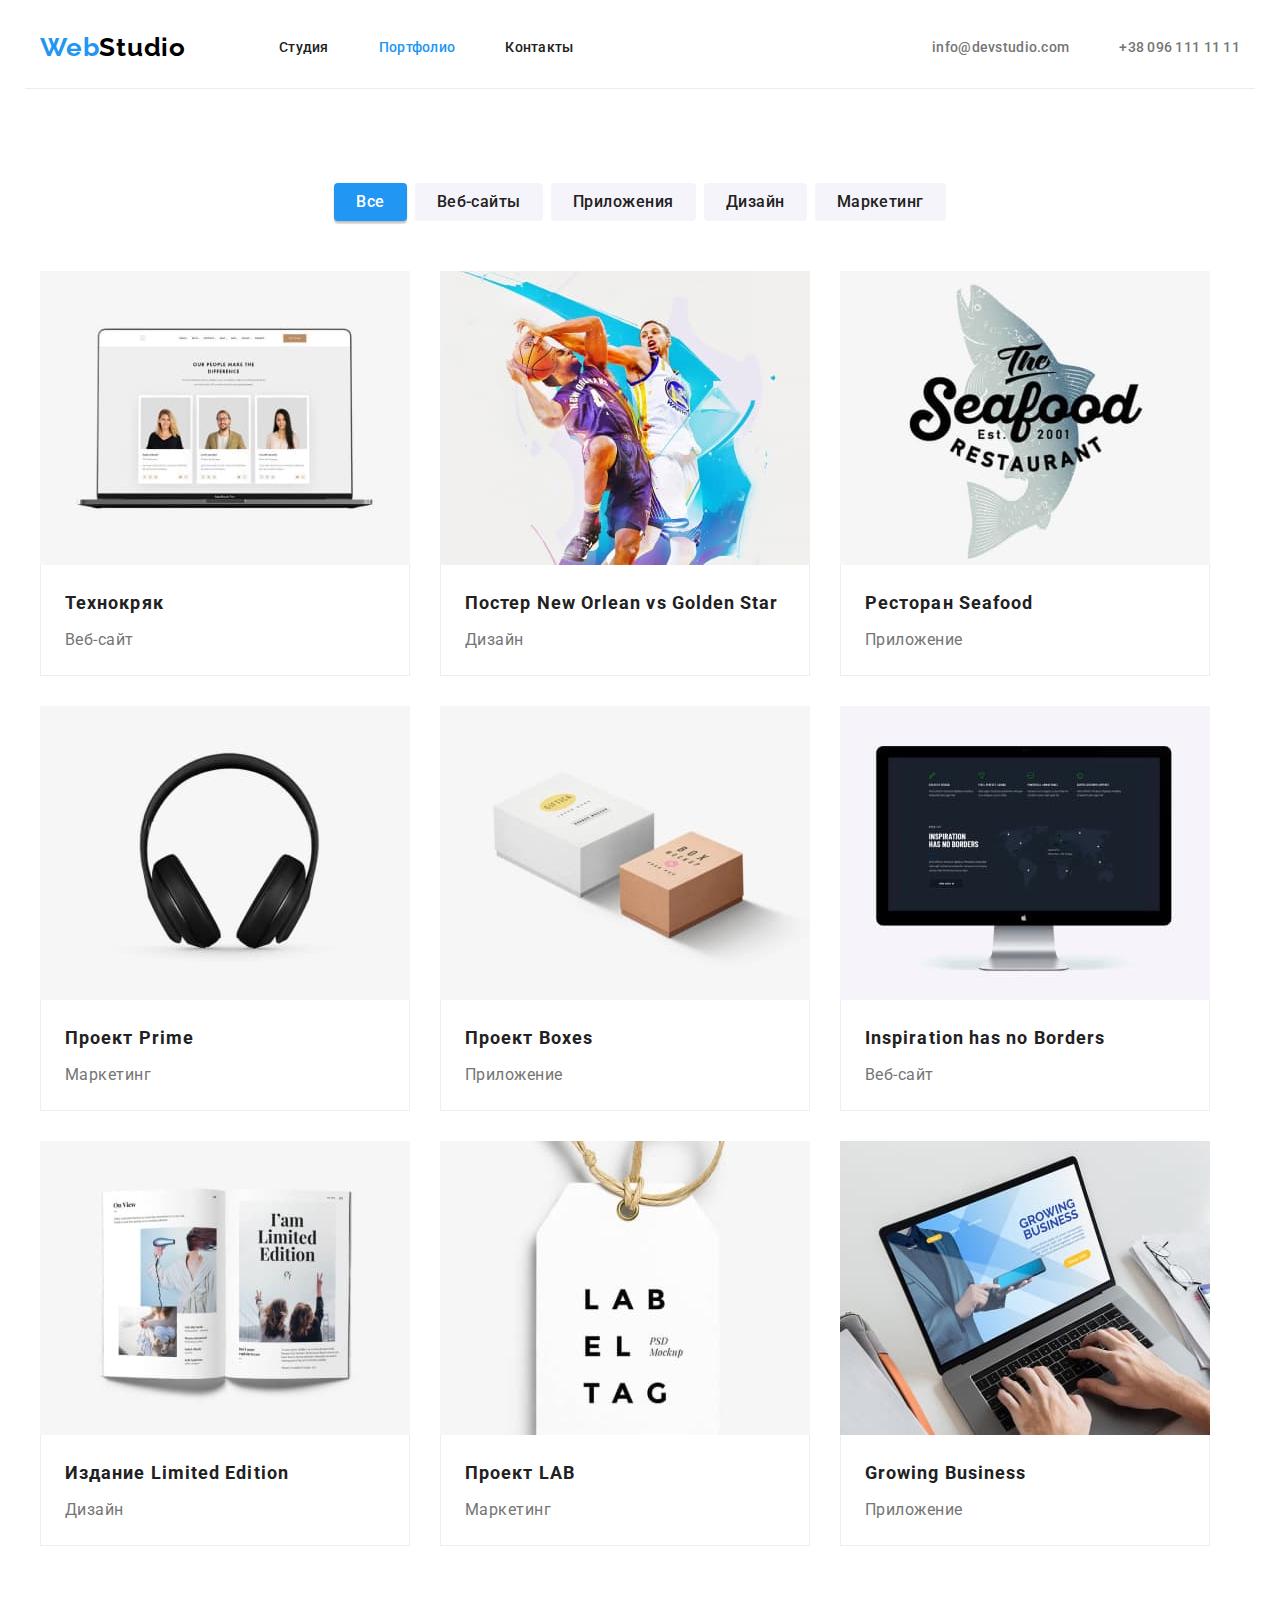
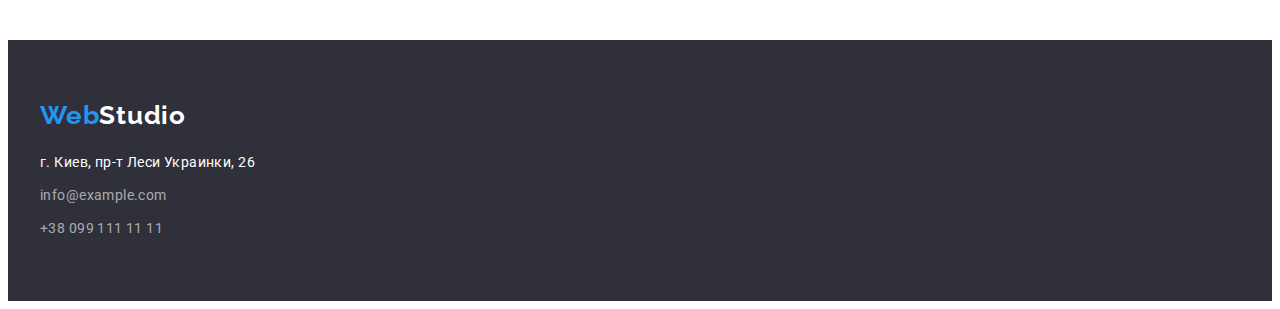
==== commit 15c233a2: "upd card set methodology" ====
--- a/portfolio.html
+++ b/portfolio.html
@@ -30,9 +30,11 @@
         <nav class="nav">
           <ul class="nav-list list">
             <li class="nav-item">
-              <a class="nav-link link current" href="./index.html">Студия</a>
-            </li>
-            <li class="nav-item"><a class="nav-link link" href="./portfolio.html">Портфолио</a></li>
+              <a class="nav-link link" href="./index.html">Студия</a>
+            </li>
+            <li class="nav-item">
+              <a class="nav-link link current" href="./portfolio.html">Портфолио</a>
+            </li>
             <li class="nav-item"><a class="nav-link link" href="">Контакты</a></li>
           </ul>
         </nav>
@@ -69,8 +71,8 @@
               <button class="portfolio-btn" type="button">Маркетинг</button>
             </li>
           </ul>
-          <ul class="portfolio-cards list">
-            <li class="portfolio-cards-item">
+          <ul class="card-set list">
+            <li class="card-item">
               <a class="link" href="">
                 <img
                   src="./images/portfolio/portfolio-img-1.jpg"
@@ -78,13 +80,13 @@
                   width="370"
                   height="294"
                 />
-                <div class="portfolio-cards-bottom">
-                  <h2 class="portfolio-cards-title">Технокряк</h2>
-                  <p class="portfolio-cards-text">Веб-сайт</p>
-                </div></a
-              >
-            </li>
-            <li class="portfolio-cards-item">
+                <div class="card-item-bottom">
+                  <h2 class="card-item-title">Технокряк</h2>
+                  <p class="card-item-text">Веб-сайт</p>
+                </div></a
+              >
+            </li>
+            <li class="card-item">
               <a class="link" href="">
                 <img
                   src="./images/portfolio/portfolio-img-2.jpg"
@@ -92,15 +94,15 @@
                   width="370"
                   height="294"
                 />
-                <div class="portfolio-cards-bottom">
-                  <h2 class="portfolio-cards-title">
+                <div class="card-item-bottom">
+                  <h2 class="card-item-title">
                     Постер <span lang="en">New Orlean vs Golden Star</span>
                   </h2>
-                  <p class="portfolio-cards-text">Дизайн</p>
-                </div></a
-              >
-            </li>
-            <li class="portfolio-cards-item">
+                  <p class="card-item-text">Дизайн</p>
+                </div></a
+              >
+            </li>
+            <li class="card-item">
               <a class="link" href="">
                 <img
                   src="./images/portfolio/portfolio-img-3.jpg"
@@ -108,13 +110,13 @@
                   width="370"
                   height="294"
                 />
-                <div class="portfolio-cards-bottom">
-                  <h2 class="portfolio-cards-title">Ресторан <span lang="en">Seafood</span></h2>
-                  <p class="portfolio-cards-text">Приложение</p>
-                </div></a
-              >
-            </li>
-            <li class="portfolio-cards-item">
+                <div class="card-item-bottom">
+                  <h2 class="card-item-title">Ресторан <span lang="en">Seafood</span></h2>
+                  <p class="card-item-text">Приложение</p>
+                </div></a
+              >
+            </li>
+            <li class="card-item">
               <a class="link" href="">
                 <img
                   src="./images/portfolio/portfolio-img-4.jpg"
@@ -122,13 +124,13 @@
                   width="370"
                   height="294"
                 />
-                <div class="portfolio-cards-bottom">
-                  <h2 class="portfolio-cards-title">Проект <span lang="en">Prime</span></h2>
-                  <p class="portfolio-cards-text">Маркетинг</p>
-                </div></a
-              >
-            </li>
-            <li class="portfolio-cards-item">
+                <div class="card-item-bottom">
+                  <h2 class="card-item-title">Проект <span lang="en">Prime</span></h2>
+                  <p class="card-item-text">Маркетинг</p>
+                </div></a
+              >
+            </li>
+            <li class="card-item">
               <a class="link" href="">
                 <img
                   src="./images/portfolio/portfolio-img-5.jpg"
@@ -136,13 +138,13 @@
                   width="370"
                   height="294"
                 />
-                <div class="portfolio-cards-bottom">
-                  <h2 class="portfolio-cards-title">Проект <span lang="en">Boxes</span></h2>
-                  <p class="portfolio-cards-text">Приложение</p>
-                </div></a
-              >
-            </li>
-            <li class="portfolio-cards-item">
+                <div class="card-item-bottom">
+                  <h2 class="card-item-title">Проект <span lang="en">Boxes</span></h2>
+                  <p class="card-item-text">Приложение</p>
+                </div></a
+              >
+            </li>
+            <li class="card-item">
               <a class="link" href="">
                 <img
                   src="./images/portfolio/portfolio-img-6.jpg"
@@ -150,13 +152,13 @@
                   width="370"
                   height="294"
                 />
-                <div class="portfolio-cards-bottom">
-                  <h2 class="portfolio-cards-title" lang="en">Inspiration has no Borders</h2>
-                  <p class="portfolio-cards-text">Веб-сайт</p>
-                </div></a
-              >
-            </li>
-            <li class="portfolio-cards-item">
+                <div class="card-item-bottom">
+                  <h2 class="card-item-title" lang="en">Inspiration has no Borders</h2>
+                  <p class="card-item-text">Веб-сайт</p>
+                </div></a
+              >
+            </li>
+            <li class="card-item">
               <a class="link" href="">
                 <img
                   src="./images/portfolio/portfolio-img-7.jpg"
@@ -164,15 +166,13 @@
                   width="370"
                   height="294"
                 />
-                <div class="portfolio-cards-bottom">
-                  <h2 class="portfolio-cards-title">
-                    Издание <span lang="en">Limited Edition</span>
-                  </h2>
-                  <p class="portfolio-cards-text">Дизайн</p>
-                </div></a
-              >
-            </li>
-            <li class="portfolio-cards-item">
+                <div class="card-item-bottom">
+                  <h2 class="card-item-title">Издание <span lang="en">Limited Edition</span></h2>
+                  <p class="card-item-text">Дизайн</p>
+                </div></a
+              >
+            </li>
+            <li class="card-item">
               <a class="link" href="">
                 <img
                   src="./images/portfolio/portfolio-img-8.jpg"
@@ -180,13 +180,13 @@
                   width="370"
                   height="294"
                 />
-                <div class="portfolio-cards-bottom">
-                  <h2 class="portfolio-cards-title">Проект <span lang="en">LAB</span></h2>
-                  <p class="portfolio-cards-text">Маркетинг</p>
-                </div></a
-              >
-            </li>
-            <li class="portfolio-cards-item">
+                <div class="card-item-bottom">
+                  <h2 class="card-item-title">Проект <span lang="en">LAB</span></h2>
+                  <p class="card-item-text">Маркетинг</p>
+                </div></a
+              >
+            </li>
+            <li class="card-item">
               <a class="link" href="">
                 <img
                   src="./images/portfolio/portfolio-img-9.jpg"
@@ -194,9 +194,9 @@
                   width="370"
                   height="294"
                 />
-                <div class="portfolio-cards-bottom">
-                  <h2 class="portfolio-cards-title" lang="en">Growing Business</h2>
-                  <p class="portfolio-cards-text">Приложение</p>
+                <div class="card-item-bottom">
+                  <h2 class="card-item-title" lang="en">Growing Business</h2>
+                  <p class="card-item-text">Приложение</p>
                 </div></a
               >
             </li>
--- a/css/styles.css
+++ b/css/styles.css
@@ -5,6 +5,7 @@
   --text-color-secondary: #fff;
   --primary-bcg-color: #fff;
   --accent-color: #2196f3;
+  --element-gap: 30px;
 }
 
 body {
@@ -181,7 +182,7 @@
 
 .hero-title {
   max-width: 696px;
-  margin-bottom: 30px;
+  margin-bottom: var(--element-gap);
 
   font-weight: 900;
   font-size: 44px;
@@ -224,7 +225,7 @@
 }
 
 .features-item {
-  margin-right: 30px;
+  margin-right: var(--element-gap);
   max-width: 270px;
 }
 .features-item:last-child {
@@ -259,7 +260,7 @@
 }
 
 .services-item {
-  margin-right: 30px;
+  margin-right: var(--element-gap);
   max-width: 100%;
 }
 .services-item:last-child {
@@ -282,7 +283,7 @@
 
 .team-item {
   background-color: var(--primary-bcg-color);
-  margin-right: 30px;
+  margin-right: var(--element-gap);
   box-shadow: 0px 1px 3px rgba(0, 0, 0, 0.12), 0px 1px 1px rgba(0, 0, 0, 0.14),
     0px 2px 1px rgba(0, 0, 0, 0.2);
   border-radius: 0px 0px 4px 4px;
@@ -362,29 +363,26 @@
   background-color: var(--accent-color);
 }
 
-.portfolio-cards {
+.card-set {
   display: flex;
   flex-wrap: wrap;
-}
-
-.portfolio-cards-item {
-  margin-right: 30px;
-  margin-bottom: 30px;
-}
-.portfolio-cards-item:nth-child(3n) {
-  margin-right: 0;
-}
-.portfolio-cards-item:nth-last-child(-n + 3) {
-  margin-bottom: 0;
-}
-
-.portfolio-cards-bottom {
+  margin-right: calc(-1 * var(--element-gap));
+  margin-bottom: calc(-1 * var(--element-gap));
+}
+
+.card-item {
+  flex-basis: calc((100% / 3)- var(--element-gap));
+  margin-right: var(--element-gap);
+  margin-bottom: var(--element-gap);
+}
+
+.card-item-bottom {
   padding: 20px 24px;
   border: 1px solid #eeeeee;
   border-top: none;
 }
 
-.portfolio-cards-title {
+.card-item-title {
   margin-bottom: 4px;
 
   font-size: 18px;
@@ -393,7 +391,7 @@
   color: var(--title-color);
 }
 
-.portfolio-cards-text {
+.card-item-text {
   font-size: 16px;
   line-height: 1.88;
   letter-spacing: 0.03em;
